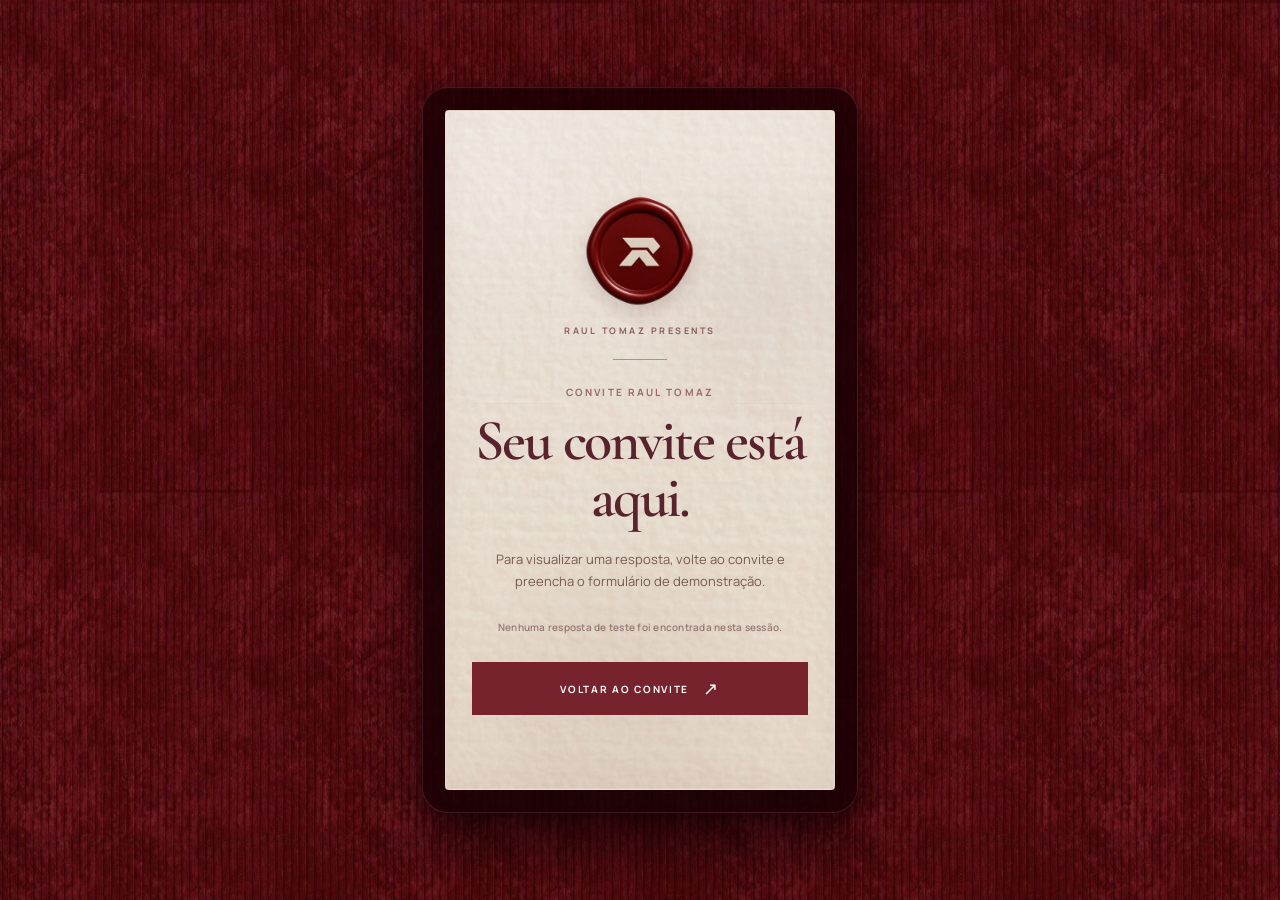
==== confirmacao.html @ 401b07f6 "Add files via upload" ====
<!doctype html>
<html lang="pt-BR">
<head>
  <meta charset="utf-8">
  <meta name="viewport" content="width=device-width, initial-scale=1, viewport-fit=cover">
  <meta name="theme-color" content="#5f0f18">
  <title>Resposta de teste — Raul Tomaz</title>
  <link rel="preconnect" href="https://fonts.googleapis.com">
  <link rel="preconnect" href="https://fonts.gstatic.com" crossorigin>
  <link href="https://fonts.googleapis.com/css2?family=Inter:wght@400;500;600;700&family=Manrope:wght@400;500;600;700&family=Cormorant+Garamond:wght@500;600;700&display=swap" rel="stylesheet">
  <link rel="stylesheet" href="style.css?v=17">
</head>
<body>
  <main class="page-shell response-page">
    <section class="invite-frame response-frame" aria-labelledby="responseTitle">
      <div class="velvet-surface"></div>
      <div class="frame-shadow"></div>
      <article class="paper-card response-paper">
        <div class="paper-texture"></div>
        <div class="paper-crease crease-v"></div>
        <div class="paper-crease crease-h"></div>
        <div class="response-content">
          <div class="response-seal"><img src="assets/selo-cera-raul.png" alt="Selo Raul Tomaz"></div>
          <p class="response-eyebrow">RAUL TOMAZ PRESENTS</p>
          <span class="response-line" aria-hidden="true"></span>
          <p class="response-status" id="responseStatus">PRÉVIA DE CONFIRMAÇÃO</p>
          <h1 class="response-title" id="responseTitle">Tudo pronto.</h1>
          <p class="response-description" id="responseDescription">Esta página demonstra como a resposta aparecerá após o envio.</p>
          <div class="response-summary" id="responseSummary" hidden>
            <span>RESPOSTA SELECIONADA</span>
            <strong id="responseSelected"></strong>
          </div>
          <p class="preview-warning" id="previewWarning">TESTE VISUAL · Sua resposta ainda não foi registrada em planilha.</p>
          <a class="response-back" href="index.html">VOLTAR AO CONVITE <span aria-hidden="true">↗</span></a>
        </div>
      </article>
    </section>
  </main>
  <script src="confirmacao.js?v=17"></script>
</body>
</html>
---- style.css ----
:root {
  --ink: #531f28;
  --ink-soft: #7e615e;
  --accent: #8f1720;
  --accent-dark: #6d0d17;
  --paper-warm: #efe4d6;
  --paper-edge: #d6c0a4;
  --line: rgba(83, 31, 40, 0.18);
  --frame-dark: #3e0810;
  --frame-mid: #5a0e17;
  --shadow: 0 38px 100px rgba(19, 3, 5, 0.42);
  --white: #ffffff;
}

* { box-sizing: border-box; }
html { -webkit-text-size-adjust: 100%; }
body {
  margin: 0;
  min-height: 100vh;
  font-family: 'Inter', system-ui, sans-serif;
  color: var(--ink);
  background-color: #560e1b;
  background-image: linear-gradient(rgba(37,0,8,.08),rgba(37,0,8,.08)), url('assets/veludo-canelado.webp');
  background-position: center top;
  background-size: auto, 360px auto;
  background-repeat: repeat;
}

.page-shell {
  min-height: 100vh;
  display: flex;
  align-items: center;
  justify-content: center;
  padding: 16px;
}

.invite-frame {
  position: relative;
  width: min(100%, 436px);
  padding: 22px;
  border-radius: 26px;
  overflow: hidden;
  background: linear-gradient(145deg, #27040b, #420a13 50%, #26030a);
  border: 1px solid rgba(255,220,220,.08);
  box-shadow: 0 28px 65px rgba(10,0,3,.65), 0 6px 18px rgba(10,0,3,.46), inset 0 1px 0 rgba(255,255,255,.07);
}

.invite-frame::before {
  content: "";
  position: absolute;
  inset: 0;
  border-radius: 28px;
  box-shadow: inset 0 0 0 1px rgba(255,255,255,0.04), inset 0 22px 26px rgba(255,255,255,0.04), inset 0 -20px 30px rgba(0,0,0,0.24);
  pointer-events: none;
}

.velvet-surface {
  position: absolute;
  inset: 0;
  background: linear-gradient(rgba(23,0,4,.76),rgba(23,0,4,.78)),url('assets/veludo-canelado.webp') center / 360px auto repeat;
  opacity: .9;
}

.frame-shadow {
  position: absolute;
  inset: 18px;
  border-radius: 10px;
  box-shadow: inset 0 0 0 1px rgba(0,0,0,0.18), 0 14px 28px rgba(20, 5, 8, 0.26);
  pointer-events: none;
}

.paper-card {
  position: relative;
  z-index: 1;
  overflow: hidden;
  border-radius: 4px;
  padding: 34px 22px 28px;
  background:
    linear-gradient(180deg, rgba(255,255,255,0.32), rgba(255,255,255,0.06)),
    linear-gradient(180deg, #f4ede3 0%, var(--paper-warm) 100%);
  border: 1px solid rgba(89, 54, 43, 0.10);
  box-shadow:
    0 24px 44px rgba(25, 8, 11, 0.34),
    0 2px 8px rgba(25, 8, 11, 0.12),
    inset 0 0 0 1px rgba(255,255,255,0.18),
    inset 0 -18px 28px rgba(96, 62, 43, 0.04);
}

.paper-texture,
.panel-paper {
  position: absolute;
  inset: 0;
  pointer-events: none;
  background:
    linear-gradient(180deg, rgba(255,255,255,0.18), transparent 22%),
    url('assets/linho-paper.webp') center/cover no-repeat;
  opacity: 0.62;
  mix-blend-mode: multiply;
}

.paper-card::before,
.modal-panel::before {
  content: "";
  position: absolute;
  inset: 0;
  pointer-events: none;
  background:
    radial-gradient(circle at 16% 12%, rgba(255,255,255,0.34), transparent 18%),
    radial-gradient(circle at 82% 28%, rgba(90,52,43,0.06), transparent 24%),
    radial-gradient(circle at 44% 86%, rgba(90,52,43,0.06), transparent 26%);
}

.paper-crease,
.paper-crumple {
  position: absolute;
  pointer-events: none;
}

.crease-v {
  top: 0;
  bottom: 0;
  left: 50%;
  width: 1px;
  transform: translateX(-50%);
  background: linear-gradient(180deg, transparent, rgba(97,59,51,0.10) 16%, rgba(255,255,255,0.28) 50%, rgba(97,59,51,0.10) 84%, transparent);
  opacity: 0.55;
}

.crease-h {
  left: 0;
  right: 0;
  top: 43%;
  height: 1px;
  background: linear-gradient(90deg, transparent, rgba(97,59,51,0.10) 16%, rgba(255,255,255,0.24) 50%, rgba(97,59,51,0.10) 84%, transparent);
  opacity: 0.45;
}

.crumple-1,
.crumple-2,
.crumple-3 {
  background: radial-gradient(ellipse at center, rgba(94,55,47,0.045), transparent 66%);
}
.crumple-1 { width: 180px; height: 58px; top: 104px; right: -16px; transform: rotate(-10deg); }
.crumple-2 { width: 140px; height: 46px; bottom: 94px; left: -28px; transform: rotate(11deg); }
.crumple-3 { width: 120px; height: 34px; bottom: 28px; right: 34px; transform: rotate(-8deg); opacity: 0.45; }

.invite-header,
.info-grid,
.experience-block,
.cta-area { position: relative; z-index: 1; }
.invite-header { text-align: center; }

.wax-seal-wrap {
  appearance: none;
  display: block;
  margin: -2px auto 14px;
  padding: 0;
  border: 0;
  background: transparent;
  pointer-events: none;
  filter: drop-shadow(0 10px 16px rgba(54, 7, 12, 0.22));
}

.wax-seal-image {
  display: block;
  width: 98px;
  height: auto;
}

.eyebrow {
  margin: 0 0 10px;
  font-size: 10px;
  letter-spacing: 0.30em;
  font-weight: 700;
  color: var(--ink-soft);
}

.main-title {
  margin: 0;
  font-family: 'Cormorant Garamond', serif;
  line-height: 0.88;
  font-weight: 600;
  color: var(--ink);
}
.title-top { display: block; font-size: clamp(40px, 11vw, 52px); letter-spacing: -0.03em; }
.title-bottom { display: block; font-size: clamp(56px, 15vw, 80px); letter-spacing: -0.05em; color: var(--accent); }

.intro-copy {
  max-width: 284px;
  margin: 16px auto 0;
  font-size: 13px;
  line-height: 1.72;
  color: var(--ink-soft);
}

.info-grid {
  display: grid;
  grid-template-columns: repeat(3, minmax(0, 1fr));
  gap: 10px;
  margin: 28px 0 24px;
  padding: 14px 0;
  border-top: 1px solid var(--line);
  border-bottom: 1px solid var(--line);
}

.info-item {
  text-align: center;
  padding: 0 6px;
  position: relative;
}
.info-item:not(:last-child)::after {
  content: "";
  position: absolute;
  top: 5px;
  right: -5px;
  width: 1px;
  height: calc(100% - 10px);
  background: linear-gradient(180deg, transparent, rgba(83,31,40,0.16), transparent);
}

.label {
  display: block;
  margin-bottom: 8px;
  font-size: 10px;
  letter-spacing: 0.24em;
  font-weight: 700;
  color: var(--ink-soft);
}

.value {
  display: block;
  font-family: 'Cormorant Garamond', serif;
  font-weight: 600;
  font-size: 22px;
  line-height: 1.02;
}

.experience-block { text-align: center; }
.section-kicker {
  margin: 0 0 8px;
  font-size: 10px;
  letter-spacing: 0.24em;
  font-weight: 700;
  color: var(--ink-soft);
}
.experience-note {
  margin: 8px 0 0;
  font-size: 9px;
  letter-spacing: 0.22em;
  font-weight: 700;
  text-transform: uppercase;
  color: rgba(126, 97, 94, 0.72);
}
.experience-copy,
.price-line {
  margin: 0;
  font-size: 14px;
  line-height: 1.68;
}
.price-line { margin-top: 8px; color: var(--ink-soft); }
.price-line strong { color: var(--accent); font-weight: 700; }

.cta-area { margin-top: 28px; display: flex; justify-content: center; }
.cta-button,
.submit-btn {
  appearance: none;
  border: 0;
  border-radius: 999px;
  background: linear-gradient(180deg, #a11b25 0%, #7b111a 100%);
  color: var(--white);
  min-height: 54px;
  padding: 0 24px;
  font-size: 12px;
  font-weight: 800;
  letter-spacing: 0.12em;
  text-transform: uppercase;
  box-shadow: 0 16px 28px rgba(87, 9, 17, 0.24);
}
.cta-button { width: min(100%, 286px); }
.submit-btn { width: 100%; margin-top: 22px; }

.modal {
  position: fixed;
  inset: 0;
  display: none;
  z-index: 20;
}
.modal.is-open { display: block; }
.modal-backdrop {
  position: absolute;
  inset: 0;
  background: rgba(31, 7, 10, 0.62);
  backdrop-filter: blur(6px);
}
.modal-panel {
  position: relative;
  width: min(calc(100% - 28px), 390px);
  margin: 50px auto;
  border-radius: 6px;
  padding: 26px 20px 22px;
  overflow: hidden;
  background: linear-gradient(180deg, #f4ede3 0%, var(--paper-warm) 100%);
  box-shadow: var(--shadow);
}
.close-button {
  position: absolute;
  top: 6px;
  right: 8px;
  width: 40px;
  height: 40px;
  border: 0;
  background: transparent;
  color: var(--ink);
  font-size: 30px;
}
.modal-state { position: relative; z-index: 1; text-align: center; }
.panel-kicker {
  margin: 0;
  font-size: 10px;
  letter-spacing: 0.26em;
  font-weight: 700;
  color: var(--ink-soft);
}
.modal-title,
.success-title {
  margin: 14px 0 0;
  font-family: 'Cormorant Garamond', serif;
  font-size: 36px;
  line-height: 0.96;
  font-weight: 600;
}
.field-label {
  display: block;
  margin: 22px 0 10px;
  text-align: left;
  font-size: 10px;
  letter-spacing: 0.20em;
  font-weight: 700;
  color: var(--ink-soft);
  text-transform: uppercase;
}
.text-input {
  width: 100%;
  min-height: 52px;
  border: 1px solid rgba(83,31,40,0.16);
  border-radius: 16px;
  background: rgba(255,255,255,0.34);
  padding: 0 16px;
  font-size: 15px;
  color: var(--ink);
  outline: none;
}
.text-input::placeholder { color: rgba(83,31,40,0.52); }
.text-input:focus { border-color: rgba(147,23,33,0.55); box-shadow: 0 0 0 4px rgba(147,23,33,0.08); }
.choice-row {
  display: grid;
  grid-template-columns: 1fr 1fr;
  gap: 10px;
}
.choice-btn {
  min-height: 48px;
  border-radius: 16px;
  border: 1px solid rgba(83,31,40,0.16);
  background: rgba(255,255,255,0.34);
  color: var(--ink);
  font-size: 13px;
  font-weight: 700;
}
.choice-btn.active {
  background: linear-gradient(180deg, #a11b25 0%, #7b111a 100%);
  color: white;
  border-color: transparent;
}
.success-state { padding-top: 8px; }
.success-emblem {
  width: 64px;
  height: 64px;
  margin: 0 auto 14px;
  border-radius: 50%;
  display: grid;
  place-items: center;
  background: linear-gradient(180deg, #a11b25 0%, #7b111a 100%);
  color: white;
  font-size: 28px;
  box-shadow: 0 16px 24px rgba(87,9,17,0.22);
}
.success-title { color: var(--accent); }

@media (max-width: 360px) {
  .invite-frame { padding: 16px; }
  .paper-card { padding: 30px 18px 24px; }
  .value { font-size: 19px; }
  .modal-title, .success-title { font-size: 31px; }
  .wax-seal-image { width: 88px; }
}

/* Make the actual confirmation CTA the only interactive invitation element. */
.cta-button { cursor: pointer; position: relative; z-index: 5; touch-action: manipulation; }
.cta-button:focus-visible { outline: 3px solid #d8a2a1; outline-offset: 3px; }
.wax-seal-wrap { pointer-events: none; }
/* Guarantee the success state remains hidden until the response is submitted. */
[hidden] { display: none !important; }
@media (max-width: 480px) { body { background-size: auto, 300px auto; } }

/* V06 — composição editorial simétrica, com 2 dados iguais e local em linha inteira. */
.invite-header .wax-seal-wrap {
  display: flex;
  align-items: center;
  justify-content: center;
  width: 100%;
  margin: -2px auto 14px;
}
.invite-header .wax-seal-image {
  display: block;
  margin: 0 auto;
  flex-shrink: 0;
}
.event-details {
  position: relative;
  z-index: 1;
  width: 100%;
  margin: 27px auto 23px;
  border-top: 1px solid var(--line);
  border-bottom: 1px solid var(--line);
  text-align: center;
}
.detail-pair {
  display: grid;
  grid-template-columns: minmax(0,1fr) minmax(0,1fr);
  padding: 17px 0 15px;
}
.detail-cell {
  display: flex;
  flex-direction: column;
  justify-content: center;
  align-items: center;
  min-width: 0;
  padding: 0 8px;
}
.detail-cell:first-child { border-right: 1px solid var(--line); }
.detail-location {
  display: flex;
  flex-direction: column;
  align-items: center;
  padding: 14px 12px 18px;
  border-top: 1px solid var(--line);
}
.detail-label {
  display: block;
  margin-bottom: 7px;
  color: var(--ink-soft);
  font: 700 9px/1.3 'Inter', sans-serif;
  letter-spacing: .27em;
}
.detail-value {
  display: block;
  color: var(--ink);
  font: 600 23px/1.1 'Cormorant Garamond', serif;
  letter-spacing: -.01em;
}
.detail-location .detail-value { font-size: 25px; }
.experience-copy span { color: var(--accent); padding: 0 3px; font-weight: 700; }
@media(max-width:360px) {
 .detail-value { font-size: 21px; }
 .detail-location .detail-value { font-size: 23px; }
}

/* V07 — selo de cera substituído pelo anexo do Raul. */
.invite-header .wax-seal-image { width: 108px; max-width: 32vw; height: auto; }


/* V09 — confirmação editorial: mantém a superfície de linho, renova apenas a experiência. */
.modal { overflow-y: auto; overscroll-behavior: contain; }
.modal-backdrop { position: fixed; background: rgba(28,3,9,.68); backdrop-filter: blur(7px); }
.modal-panel {
  width: min(calc(100% - 32px), 405px);
  max-height: calc(100dvh - 42px);
  overflow-y: auto;
  margin: max(21px, calc((100dvh - 560px) / 2)) auto 21px;
  padding: 40px 29px 31px;
  border-radius: 2px;
  border: 1px solid rgba(255,255,255,.38);
  background: #f0e6d8;
  box-shadow: 0 35px 90px rgba(14,0,3,.5), 0 4px 14px rgba(14,0,3,.2), inset 0 0 0 1px rgba(100,57,46,.08);
}
.modal-panel::after {
  content: ""; position:absolute; inset: 9px; pointer-events: none;
  border: 1px solid rgba(97,48,51,.14); z-index: 0;
}
.modal-panel .panel-paper { opacity:.43; }
.modal-panel .close-button {
  z-index: 5; right: 15px; top: 12px; width: 34px; height: 34px;
  font-family: 'Manrope',sans-serif; font-weight:400; font-size:26px;
  color:#713f43; transition:color .2s;
}
.modal-panel .close-button:hover { color:#971b27; }
.dialog-monogram { display:flex; justify-content:center; align-items:center; margin:0 auto 21px; }
.dialog-monogram img { width:34px; height:auto; filter:brightness(0) saturate(100%) invert(17%) sepia(34%) saturate(1813%) hue-rotate(318deg) brightness(88%) contrast(94%); opacity:.85; }
.modal-panel .panel-kicker {
  margin:0 auto; font:700 9px/1.5 'Manrope',sans-serif;
  letter-spacing:.28em; color:#98696b;
}
.modal-panel .modal-title {
  margin:14px auto 0; max-width:330px;
  color:#572a31; font:600 clamp(32px, 8vw, 39px)/.99 'Cormorant Garamond',serif;
  letter-spacing:-.035em;
}
.modal-title em { font-style:italic; font-weight:500; }
.dialog-divider { display:flex; justify-content:center; margin:21px 0 2px; }
.dialog-divider span { display:block; height:1px; width:52px; background:#b58d83; opacity:.8; }
.modal-panel .field-label {
  text-align:left; margin:23px 0 9px;
  color:#8e6865; font:700 9px/1.4 'Manrope',sans-serif; letter-spacing:.23em;
}
.modal-panel .text-input {
  min-height:49px; border-radius:0; background:rgba(255,255,255,.18);
  border:1px solid rgba(96,56,52,.24); padding:0 14px;
  color:#55252c; font:500 14px/1.4 'Manrope',sans-serif;
  box-shadow:none; transition:border-color .15s, background .15s;
}
.modal-panel .text-input::placeholder { color:#aa8d83; font-weight:400; }
.modal-panel .text-input:focus { border-color:#8f2830; background:rgba(255,255,255,.35); box-shadow:none; }
.modal-panel .choice-row { gap:9px; }
.modal-panel .choice-btn {
  min-height:48px; display:flex; align-items:center; justify-content:center; gap:9px;
  padding:10px 7px; border-radius:0; background:transparent;
  border:1px solid rgba(96,56,52,.25); color:#734749;
  font:600 11px/1.3 'Manrope',sans-serif; letter-spacing:.005em;
  transition:border-color .15s,background .15s,color .15s;
}
.choice-indicator { display:block; flex:0 0 12px; width:12px; height:12px; border:1px solid currentColor; border-radius:50%; position:relative; opacity:.75; }
.modal-panel .choice-btn.active { border-color:#74252d; background:#74252d; color:#f8efe3; box-shadow:none; }
.modal-panel .choice-btn.active .choice-indicator::after { content:""; position:absolute; inset:3px; border-radius:50%; background:currentColor; }
.modal-panel .submit-btn {
  display:flex; justify-content:center; align-items:center; gap:12px;
  margin-top:29px; border-radius:0; min-height:53px;
  background:#76232d; box-shadow:0 9px 17px rgba(92,25,33,.13);
  font:700 10px/1.2 'Manrope',sans-serif; letter-spacing:.19em;
  transition:background .2s, transform .2s;
}
.modal-panel .submit-btn:hover { background:#8b2a34; }
.modal-panel .submit-btn:active { transform:translateY(1px); }
.modal-panel .submit-btn span { font-size:18px; font-weight:400; line-height:0; }
.modal-panel .success-state { padding:23px 0 8px; }
.success-mark img { display:block; width:105px; height:auto; margin:0 auto 19px; filter:drop-shadow(0 7px 9px rgba(63,13,21,.16)); }
.modal-panel .success-title { margin:15px 0 18px; font:600 clamp(34px, 9vw, 45px)/1.06 'Cormorant Garamond',serif; color:#572a31; letter-spacing:-.025em; }
@media(max-width:360px){
  .modal-panel { padding:37px 20px 24px; width:calc(100% - 20px); }
  .modal-panel .choice-btn { font-size:10px; gap:6px; }
}
@media(prefers-reduced-motion:reduce){ .modal-panel .submit-btn,.modal-panel .choice-btn { transition:none; } }


/* V11: confirmação de página inteira */
.response-page { min-height: 100svh; }
.response-frame { max-width: 440px; }
.response-paper { min-height: min(680px, calc(100svh - 76px)); display:flex; align-items:center; justify-content:center; padding: 39px 26px; }
.response-content { position:relative; z-index:2; width:100%; display:flex; flex-direction:column; align-items:center; text-align:center; }
.response-seal img { width:110px; max-width:30vw; height:auto; display:block; filter:drop-shadow(0 8px 9px rgba(60,5,15,.16)); }
.response-eyebrow { color:#895e5e; font:700 9px/1.5 'Manrope',sans-serif; letter-spacing:.28em; margin:17px 0 22px; }
.response-line { width:54px; height:1px; background:#b58d83; margin-bottom:25px; }
.response-status { margin:0 0 12px; color:#996a6a; font:700 10px/1.45 'Manrope',sans-serif; letter-spacing:.21em; }
.response-title { color:#58232c; font:600 clamp(42px,11vw,58px)/.99 'Cormorant Garamond',serif; letter-spacing:-.037em; margin:0 auto; max-width:350px; overflow-wrap:break-word; }
.response-description { max-width:300px; margin:21px auto 0; color:#775854; font:400 13px/1.75 'Manrope',sans-serif; }
.response-summary { width:100%; margin:26px 0 0; padding:17px 10px; border-block:1px solid rgba(88,36,44,.22); }
.response-summary span { display:block; color:#90696a; font:700 9px/1.4 'Manrope',sans-serif; letter-spacing:.24em; }
.response-summary strong { display:block; margin-top:8px; font:600 26px/1.2 'Cormorant Garamond',serif; color:#58232c; }
.preview-warning { margin:26px auto 0; max-width:285px; color:#967874; font:600 10px/1.7 'Manrope',sans-serif; letter-spacing:.025em; }
.response-back { min-height:53px; width:100%; display:flex; align-items:center; justify-content:center; gap:14px; margin-top:26px; background:#76232d; color:#fff; text-decoration:none; font:700 10px/1.2 'Manrope',sans-serif; letter-spacing:.17em; }
.response-back span { font-size:18px; font-weight:400; }
.response-back:focus-visible { outline:2px solid #a14c59; outline-offset:3px; }
@media (max-width:360px) { .response-paper { padding:30px 20px; } }
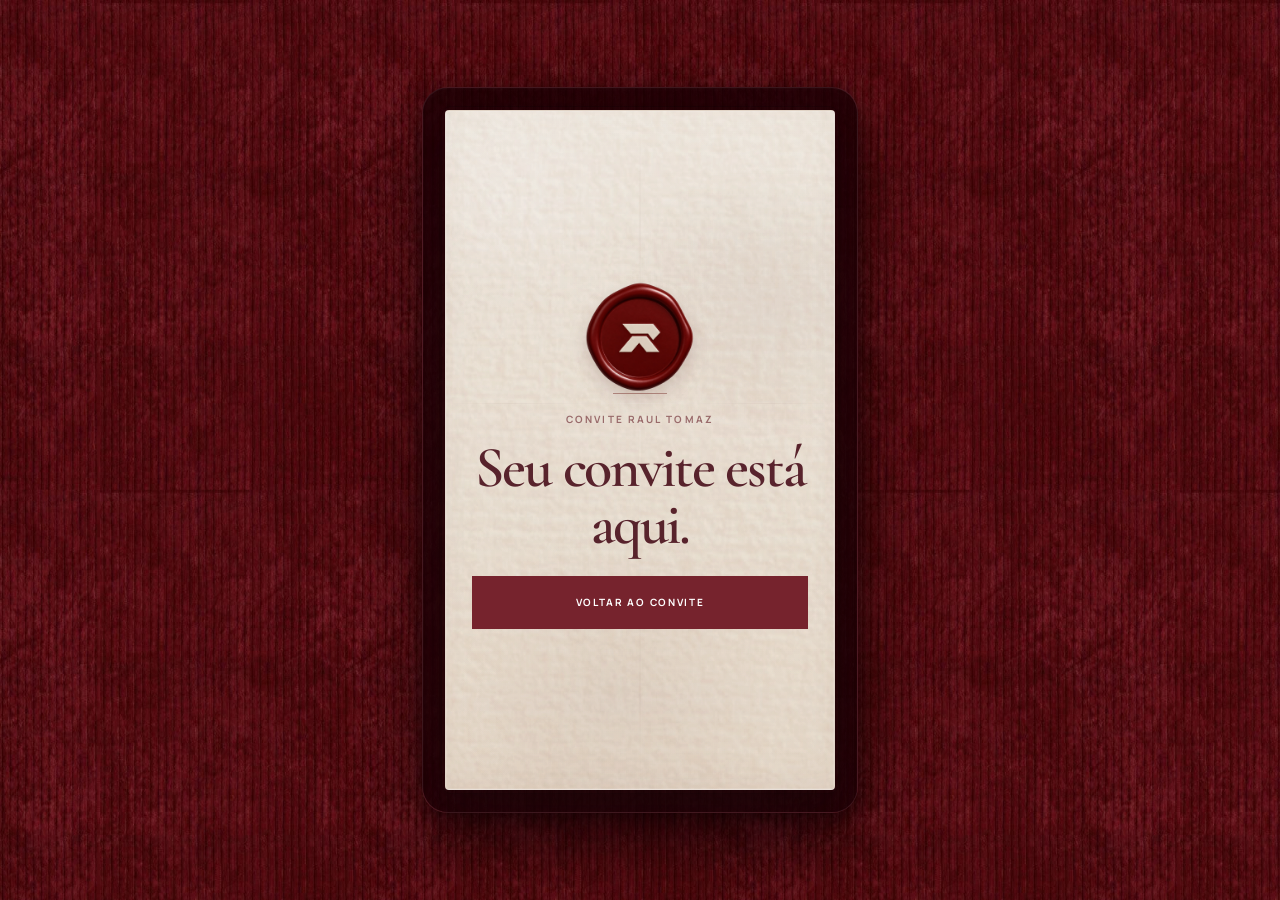
==== commit 8d9d602f: "Add files via upload" ====
--- a/confirmacao.html
+++ b/confirmacao.html
@@ -8,7 +8,7 @@
   <link rel="preconnect" href="https://fonts.googleapis.com">
   <link rel="preconnect" href="https://fonts.gstatic.com" crossorigin>
   <link href="https://fonts.googleapis.com/css2?family=Inter:wght@400;500;600;700&family=Manrope:wght@400;500;600;700&family=Cormorant+Garamond:wght@500;600;700&display=swap" rel="stylesheet">
-  <link rel="stylesheet" href="style.css?v=17">
+  <link rel="stylesheet" href="style.css?v=18">
 </head>
 <body>
   <main class="page-shell response-page">
@@ -21,21 +21,18 @@
         <div class="paper-crease crease-h"></div>
         <div class="response-content">
           <div class="response-seal"><img src="assets/selo-cera-raul.png" alt="Selo Raul Tomaz"></div>
-          <p class="response-eyebrow">RAUL TOMAZ PRESENTS</p>
           <span class="response-line" aria-hidden="true"></span>
           <p class="response-status" id="responseStatus">PRÉVIA DE CONFIRMAÇÃO</p>
           <h1 class="response-title" id="responseTitle">Tudo pronto.</h1>
-          <p class="response-description" id="responseDescription">Esta página demonstra como a resposta aparecerá após o envio.</p>
           <div class="response-summary" id="responseSummary" hidden>
             <span>RESPOSTA SELECIONADA</span>
             <strong id="responseSelected"></strong>
           </div>
-          <p class="preview-warning" id="previewWarning">TESTE VISUAL · Sua resposta ainda não foi registrada em planilha.</p>
-          <a class="response-back" href="index.html">VOLTAR AO CONVITE <span aria-hidden="true">↗</span></a>
+          <a class="response-back" href="index.html">VOLTAR AO CONVITE</a>
         </div>
       </article>
     </section>
   </main>
-  <script src="confirmacao.js?v=17"></script>
+  <script src="confirmacao.js?v=18"></script>
 </body>
 </html>
--- a/style.css
+++ b/style.css
@@ -558,16 +558,17 @@
 .response-paper { min-height: min(680px, calc(100svh - 76px)); display:flex; align-items:center; justify-content:center; padding: 39px 26px; }
 .response-content { position:relative; z-index:2; width:100%; display:flex; flex-direction:column; align-items:center; text-align:center; }
 .response-seal img { width:110px; max-width:30vw; height:auto; display:block; filter:drop-shadow(0 8px 9px rgba(60,5,15,.16)); }
-.response-eyebrow { color:#895e5e; font:700 9px/1.5 'Manrope',sans-serif; letter-spacing:.28em; margin:17px 0 22px; }
 .response-line { width:54px; height:1px; background:#b58d83; margin-bottom:25px; }
 .response-status { margin:0 0 12px; color:#996a6a; font:700 10px/1.45 'Manrope',sans-serif; letter-spacing:.21em; }
 .response-title { color:#58232c; font:600 clamp(42px,11vw,58px)/.99 'Cormorant Garamond',serif; letter-spacing:-.037em; margin:0 auto; max-width:350px; overflow-wrap:break-word; }
-.response-description { max-width:300px; margin:21px auto 0; color:#775854; font:400 13px/1.75 'Manrope',sans-serif; }
 .response-summary { width:100%; margin:26px 0 0; padding:17px 10px; border-block:1px solid rgba(88,36,44,.22); }
 .response-summary span { display:block; color:#90696a; font:700 9px/1.4 'Manrope',sans-serif; letter-spacing:.24em; }
 .response-summary strong { display:block; margin-top:8px; font:600 26px/1.2 'Cormorant Garamond',serif; color:#58232c; }
-.preview-warning { margin:26px auto 0; max-width:285px; color:#967874; font:600 10px/1.7 'Manrope',sans-serif; letter-spacing:.025em; }
-.response-back { min-height:53px; width:100%; display:flex; align-items:center; justify-content:center; gap:14px; margin-top:26px; background:#76232d; color:#fff; text-decoration:none; font:700 10px/1.2 'Manrope',sans-serif; letter-spacing:.17em; }
-.response-back span { font-size:18px; font-weight:400; }
+.response-back { min-height:53px; width:100%; display:flex; align-items:center; justify-content:center; margin-top:26px; background:#76232d; color:#fff; text-decoration:none; font:700 10px/1.2 'Manrope',sans-serif; letter-spacing:.17em; }
 .response-back:focus-visible { outline:2px solid #a14c59; outline-offset:3px; }
 @media (max-width:360px) { .response-paper { padding:30px 20px; } }
+
+.response-line { margin-bottom: 18px; }
+.response-title { margin-bottom: 0; }
+.response-summary { margin-top: 22px; }
+.response-back { margin-top: 22px; }
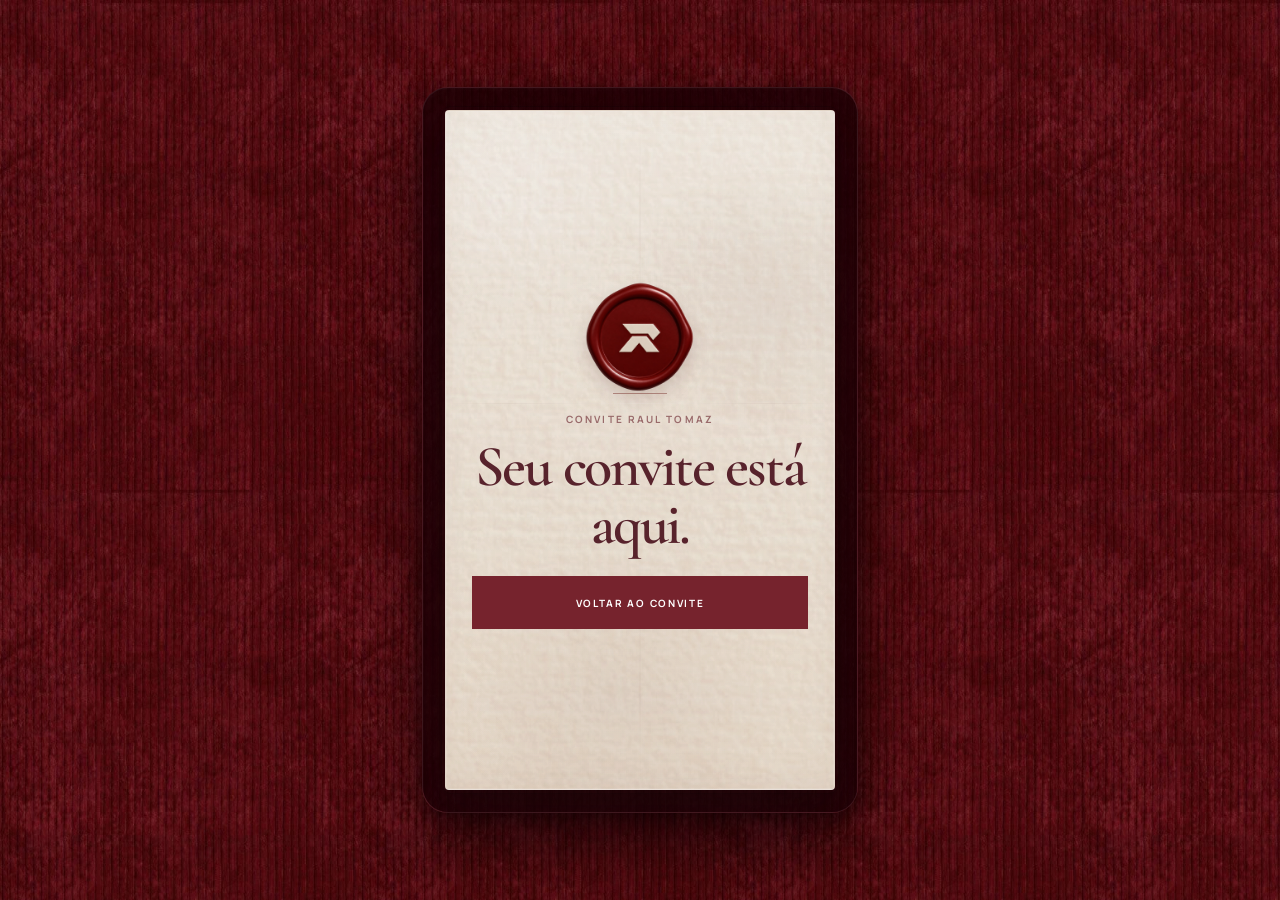
==== commit fcc0834c: "Add files via upload" ====
--- a/confirmacao.html
+++ b/confirmacao.html
@@ -8,7 +8,7 @@
   <link rel="preconnect" href="https://fonts.googleapis.com">
   <link rel="preconnect" href="https://fonts.gstatic.com" crossorigin>
   <link href="https://fonts.googleapis.com/css2?family=Inter:wght@400;500;600;700&family=Manrope:wght@400;500;600;700&family=Cormorant+Garamond:wght@500;600;700&display=swap" rel="stylesheet">
-  <link rel="stylesheet" href="style.css?v=18">
+  <link rel="stylesheet" href="style.css?v=20">
 </head>
 <body>
   <main class="page-shell response-page">
@@ -24,15 +24,28 @@
           <span class="response-line" aria-hidden="true"></span>
           <p class="response-status" id="responseStatus">PRÉVIA DE CONFIRMAÇÃO</p>
           <h1 class="response-title" id="responseTitle">Tudo pronto.</h1>
+          <p class="response-message" id="responseMessage" hidden></p>
           <div class="response-summary" id="responseSummary" hidden>
             <span>RESPOSTA SELECIONADA</span>
             <strong id="responseSelected"></strong>
           </div>
+          <section class="payment-panel" id="paymentPanel" hidden aria-label="Pagamento da participação">
+            <div class="payment-divider"></div>
+            <p class="section-kicker">PAGAMENTO DA PARTICIPAÇÃO</p>
+            <p class="payment-amount">R$ 89,00 <span>/ pessoa</span></p>
+            <p class="payment-desc">Escaneie o QR Code com o aplicativo do banco ou copie o código Pix abaixo.</p>
+            <div class="qr-paper"><img src="assets/pix-89-reais.png" alt="QR Code Pix no valor de R$ 89,00" width="205" height="205"></div>
+            <button class="pix-copy" id="copyPix" type="button">COPIAR PIX COPIA E COLA</button>
+            <p class="copy-feedback" id="copyFeedback" role="status" aria-live="polite"></p>
+            <p class="pix-key-label">CHAVE PIX ALTERNATIVA</p>
+            <button class="key-copy" id="copyKey" type="button">d218854b-8f02-49ba-b81d-e5b543291480</button>
+            <p class="payment-disclaimer">Confira o nome do recebedor no aplicativo do banco antes de pagar. O site não identifica nem confirma pagamentos automaticamente.</p>
+          </section>
           <a class="response-back" href="index.html">VOLTAR AO CONVITE</a>
         </div>
       </article>
     </section>
   </main>
-  <script src="confirmacao.js?v=18"></script>
+  <script src="confirmacao.js?v=20"></script>
 </body>
 </html>
--- a/style.css
+++ b/style.css
@@ -572,3 +572,37 @@
 .response-title { margin-bottom: 0; }
 .response-summary { margin-top: 22px; }
 .response-back { margin-top: 22px; }
+
+/* V13 — mensagem calorosa após a resposta */
+.response-message { max-width:295px; margin:17px auto 0; color:#80615c; font:400 13px/1.7 'Manrope',sans-serif; }
+.response-message[hidden] { display:none; }
+.response-message:not([hidden]) + .response-summary { margin-top:23px; }
+
+/* V14 — programação e informações de consumação */
+.schedule-section { position:relative; z-index:2; width:100%; max-width:334px; margin:0 auto 23px; text-align:center; }
+.schedule { margin:14px auto 12px; border-top:1px solid rgba(83,31,40,.18); border-bottom:1px solid rgba(83,31,40,.18); padding:5px 0; }
+.schedule-row { display:flex; justify-content:space-between; align-items:baseline; gap:14px; padding:10px 3px; font-size:12px; line-height:1.35; }
+.schedule-row + .schedule-row { border-top:1px solid rgba(83,31,40,.095); }
+.schedule-row time { color:var(--accent); font:600 22px/1 'Cormorant Garamond',serif; white-space:nowrap; }
+.schedule-row span { color:var(--ink); text-align:right; }
+.dress-note { color:var(--ink-soft); line-height:1.65; font-size:11px; margin:12px auto 0; max-width:300px; }
+.dress-note strong { color:var(--ink); font-weight:700; }
+.experience-block .experience-note { max-width:295px; margin:7px auto 0; line-height:1.65; font-size:10px; letter-spacing:.035em; text-transform:none; opacity:.78; }
+.mid-dot { display:inline-block; padding:0 2px; }
+
+/* V14 — checkout Pix estático para resposta positiva */
+.payment-panel { position:relative; z-index:3; width:100%; margin:26px auto 2px; text-align:center; }
+.payment-panel[hidden] { display:none!important; }
+.payment-divider { height:1px; background:linear-gradient(90deg,transparent,#b59b90,transparent); margin:0 0 25px; }
+.payment-amount { margin:9px 0 0; font:600 37px/1 'Cormorant Garamond',serif; color:#75242d; }
+.payment-amount span { font:500 11px/1.4 'Manrope',sans-serif; color:#8f6c68; }
+.payment-desc { font:400 12px/1.6 'Manrope',sans-serif; color:#765b58; max-width:270px; margin:14px auto 17px; }
+.qr-paper { width:fit-content; border:1px solid #d5c4b6; box-shadow:0 5px 15px #4d1b1b20; margin:0 auto 13px; padding:9px; background:white; }
+.qr-paper img { display:block; width:190px; height:190px; image-rendering:auto; }
+.pix-copy { appearance:none; width:100%; min-height:48px; border:1px solid #75242d; background:#75242d; color:#fff; cursor:pointer; font:700 10px/1.2 'Manrope',sans-serif; letter-spacing:.14em; padding:12px 8px; }
+.copy-feedback { color:#6c3e3c; min-height:16px; font:500 10px/1.5 'Manrope',sans-serif; margin:8px 0; }
+.pix-key-label { color:#977573; margin:12px 0 5px; font:700 9px/1.3 'Manrope',sans-serif; letter-spacing:.18em; }
+.key-copy { background:none; padding:5px 1px; color:#63373b; font:500 10px/1.3 'Manrope',sans-serif; text-decoration:underline; text-underline-offset:3px; border:none; cursor:pointer; overflow-wrap:anywhere; max-width:100%; }
+.payment-disclaimer { color:#88716b; font:400 10px/1.65 'Manrope',sans-serif; max-width:293px; margin:15px auto 0; }
+.response-back { margin-top:23px!important; }
+@media(max-width:360px){.qr-paper img { width:170px; height:170px; }}
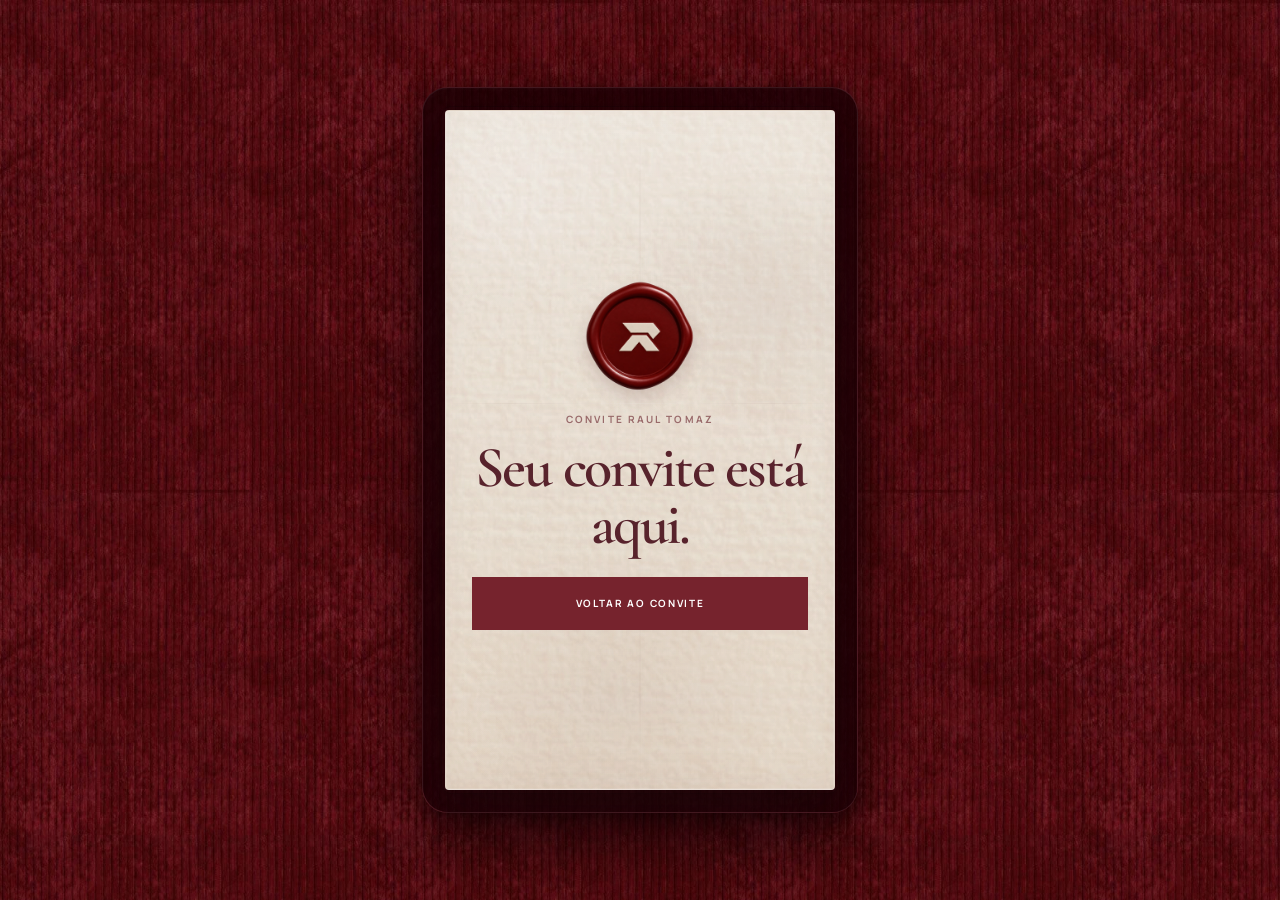
==== commit 2c3f0920: "Add files via upload" ====
--- a/confirmacao.html
+++ b/confirmacao.html
@@ -8,7 +8,7 @@
   <link rel="preconnect" href="https://fonts.googleapis.com">
   <link rel="preconnect" href="https://fonts.gstatic.com" crossorigin>
   <link href="https://fonts.googleapis.com/css2?family=Inter:wght@400;500;600;700&family=Manrope:wght@400;500;600;700&family=Cormorant+Garamond:wght@500;600;700&display=swap" rel="stylesheet">
-  <link rel="stylesheet" href="style.css?v=20">
+  <link rel="stylesheet" href="style.css?v=21">
 </head>
 <body>
   <main class="page-shell response-page">
@@ -21,7 +21,6 @@
         <div class="paper-crease crease-h"></div>
         <div class="response-content">
           <div class="response-seal"><img src="assets/selo-cera-raul.png" alt="Selo Raul Tomaz"></div>
-          <span class="response-line" aria-hidden="true"></span>
           <p class="response-status" id="responseStatus">PRÉVIA DE CONFIRMAÇÃO</p>
           <h1 class="response-title" id="responseTitle">Tudo pronto.</h1>
           <p class="response-message" id="responseMessage" hidden></p>
@@ -46,6 +45,6 @@
       </article>
     </section>
   </main>
-  <script src="confirmacao.js?v=20"></script>
+  <script src="confirmacao.js?v=21"></script>
 </body>
 </html>
--- a/style.css
+++ b/style.css
@@ -606,3 +606,10 @@
 .payment-disclaimer { color:#88716b; font:400 10px/1.65 'Manrope',sans-serif; max-width:293px; margin:15px auto 0; }
 .response-back { margin-top:23px!important; }
 @media(max-width:360px){.qr-paper img { width:170px; height:170px; }}
+
+/* V15: títulos em português e espaçamento editorial adaptável ao mobile */
+.main-title { line-height:1.03; max-width:100%; }
+.main-title .title-top { font-size:clamp(27px,7.7vw,39px); letter-spacing:-.042em; white-space:nowrap; }
+.main-title .title-bottom { font-size:clamp(52px,14vw,75px); letter-spacing:-.05em; }
+.response-seal { margin-bottom:20px; }
+@media(max-width:360px) { .main-title .title-top { font-size:clamp(25px,7.3vw,29px); } .main-title .title-bottom { font-size:clamp(47px,14vw,57px); } }
